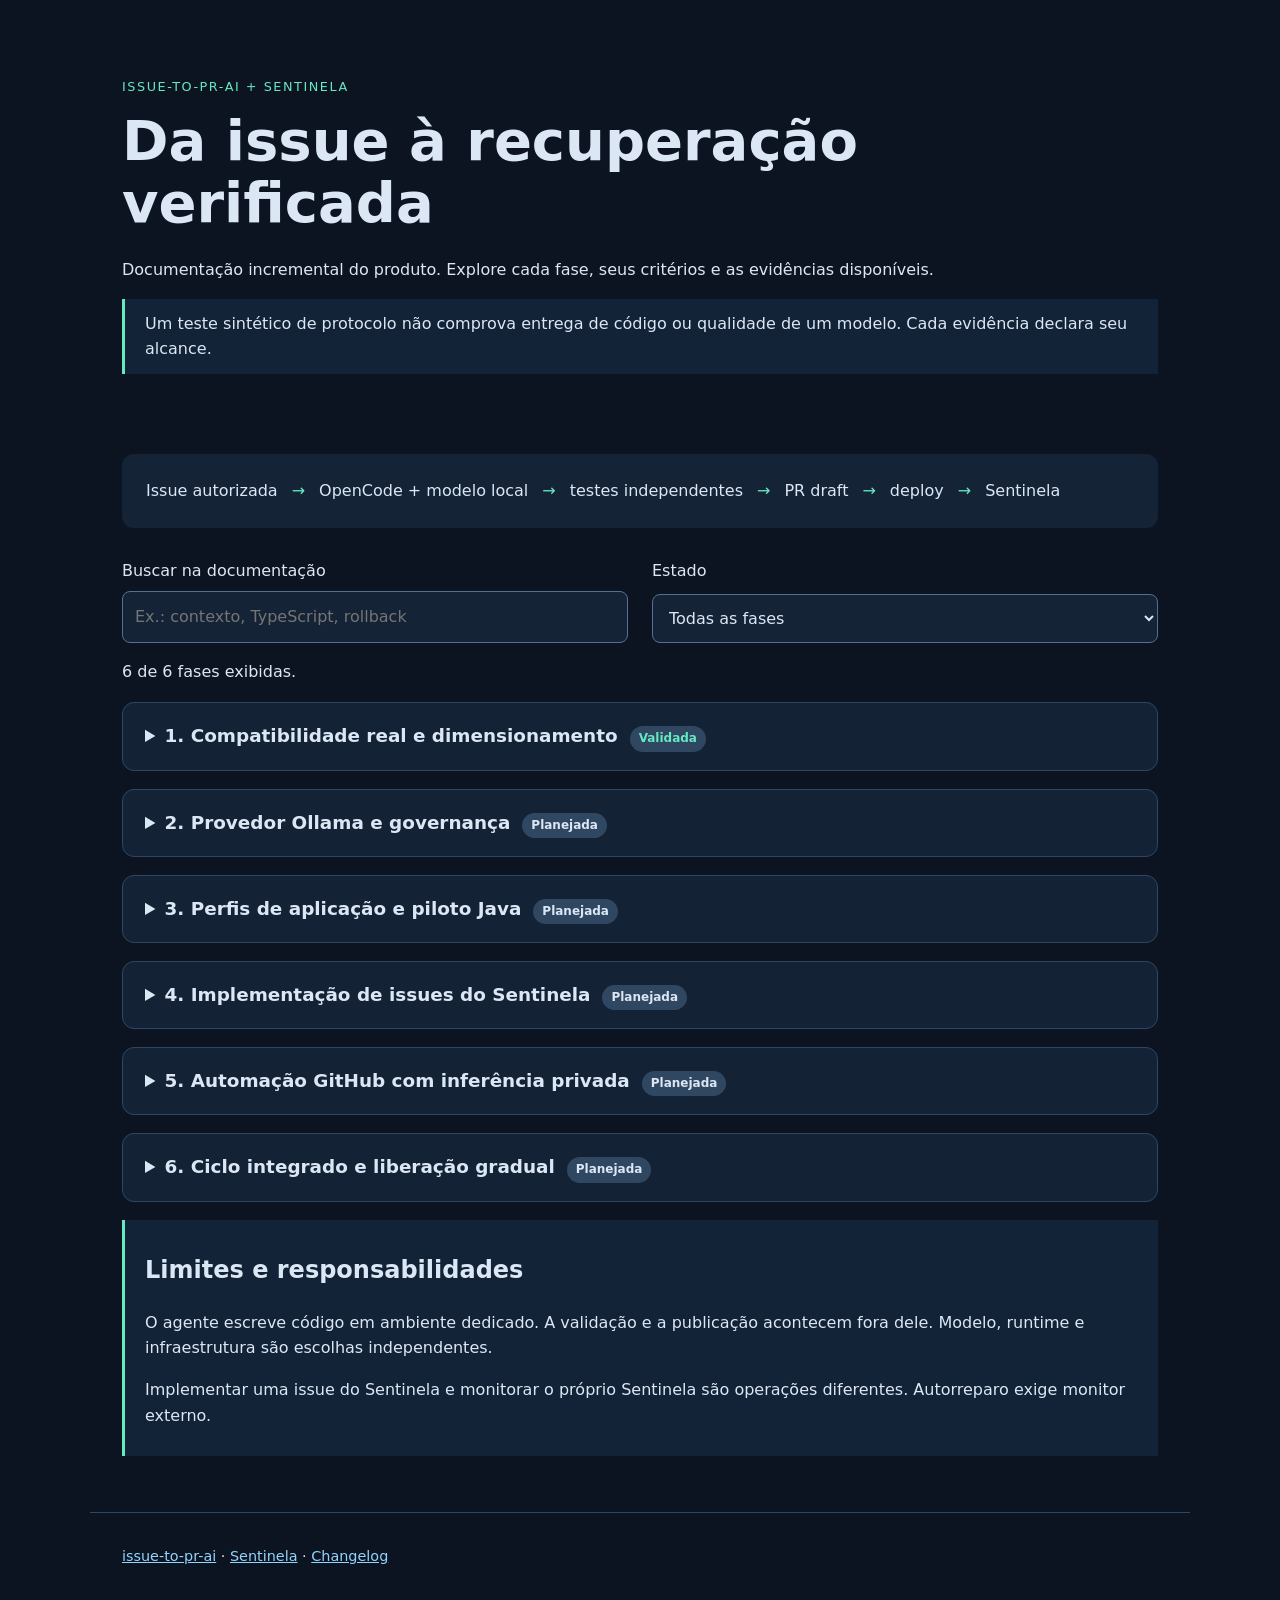
==== docs/product/index.html @ bd88db59 "Add isolated Qwen preflight and incremental product documentation" ====
<!doctype html>
<html lang="pt-BR"><head><meta charset="utf-8"><meta name="viewport" content="width=device-width,initial-scale=1">
<title>Entrega com IA local e recuperação verificada</title><link rel="stylesheet" href="product.css">
<script src="phases.js" defer></script><script src="product.js" defer></script></head>
<body><header><p class="eyebrow">issue-to-pr-ai + Sentinela</p><h1>Da issue à recuperação verificada</h1>
<p>Documentação incremental do produto. Explore cada fase, seus critérios e as evidências disponíveis.</p>
<p class="notice">Um teste sintético de protocolo não comprova entrega de código ou qualidade de um modelo. Cada evidência declara seu alcance.</p></header>
<main><section aria-label="Fluxo do produto"><div class="flow">Issue autorizada <span>→</span> OpenCode + modelo local <span>→</span> testes independentes <span>→</span> PR draft <span>→</span> deploy <span>→</span> Sentinela</div></section>
<section class="controls"><label>Buscar na documentação <input id="search" type="search" placeholder="Ex.: contexto, TypeScript, rollback"></label>
<label>Estado <select id="status"><option value="all">Todas as fases</option><option value="planned">Planejadas</option><option value="validating">Em validação</option><option value="passed">Validadas</option><option value="blocked">Bloqueadas</option></select></label></section>
<p id="count" role="status" aria-live="polite"></p><div id="phases"></div>
<section class="boundary"><h2>Limites e responsabilidades</h2><p>O agente escreve código em ambiente dedicado. A validação e a publicação acontecem fora dele. Modelo, runtime e infraestrutura são escolhas independentes.</p>
<p>Implementar uma issue do Sentinela e monitorar o próprio Sentinela são operações diferentes. Autorreparo exige monitor externo.</p></section></main>
<footer><a href="https://github.com/lucasnscr/issue-to-pr-ai">issue-to-pr-ai</a> · <a href="https://github.com/lucasnscr/sentinela">Sentinela</a> · <a href="../changelogs/ollama-integration.md">Changelog</a></footer></body></html>
---- docs/product/product.css ----
:root{font-family:system-ui,sans-serif;color:#dce7f5;background:#0c1421;color-scheme:dark;line-height:1.6}*{box-sizing:border-box}body{margin:0}header,main,footer{max-width:1100px;margin:auto;padding:32px}header{padding-top:64px}h1{font-size:clamp(2rem,5vw,3.5rem);line-height:1.1;max-width:800px;margin:12px 0 24px}.eyebrow{color:#67e8c1;letter-spacing:.12em;text-transform:uppercase;font-size:.8rem}.notice,.boundary{border-left:3px solid #67e8c1;padding:12px 20px;background:#122237}.flow{display:flex;flex-wrap:wrap;gap:14px;padding:24px;background:#152337;border-radius:12px}.flow span{color:#67e8c1}.controls{display:flex;flex-wrap:wrap;gap:24px;margin-top:30px}label{display:grid;gap:8px;flex:1}input,select{font:inherit;padding:12px;background:#152337;color:inherit;border:1px solid #58708f;border-radius:8px}details{background:#142235;margin:18px 0;border:1px solid #304762;border-radius:12px;padding:18px 22px}summary{cursor:pointer;font-size:1.15rem;font-weight:650}summary .badge{display:inline-block;margin-left:12px;font-size:.75rem;padding:3px 9px;border-radius:30px;background:#304762}.passed{color:#67e8c1}.blocked{color:#ffb4a4}.validating{color:#f7d47b}.content{padding-top:12px}h3{font-size:1rem;color:#9eb5d0;margin-bottom:6px}a{color:#91d5ff}a:focus-visible,input:focus-visible,select:focus-visible,summary:focus-visible{outline:3px solid #67e8c1;outline-offset:4px}code{overflow-wrap:anywhere}footer{border-top:1px solid #304762;margin-top:24px;font-size:.9rem}.empty{padding:32px;border:1px dashed #58708f}@media(max-width:600px){header,main,footer{padding:22px}summary .badge{margin-left:0;display:table;margin-top:8px}}
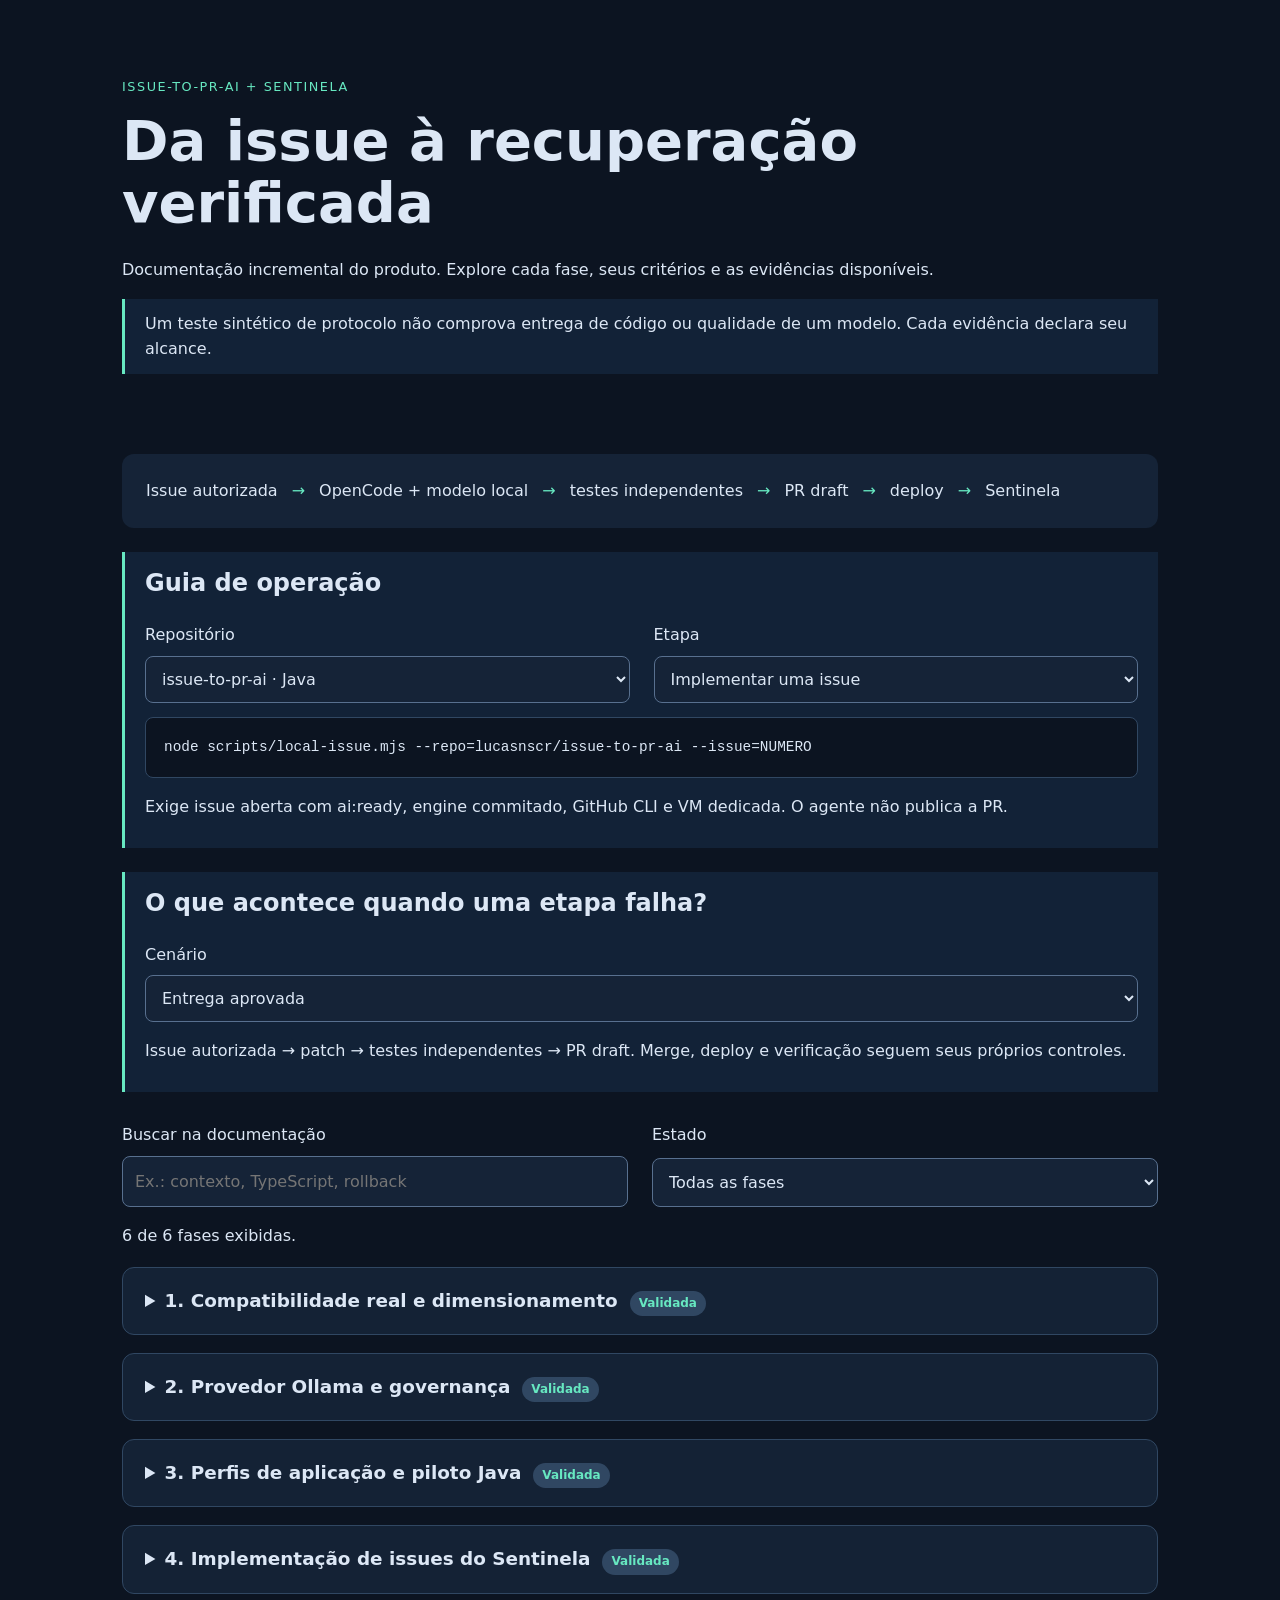
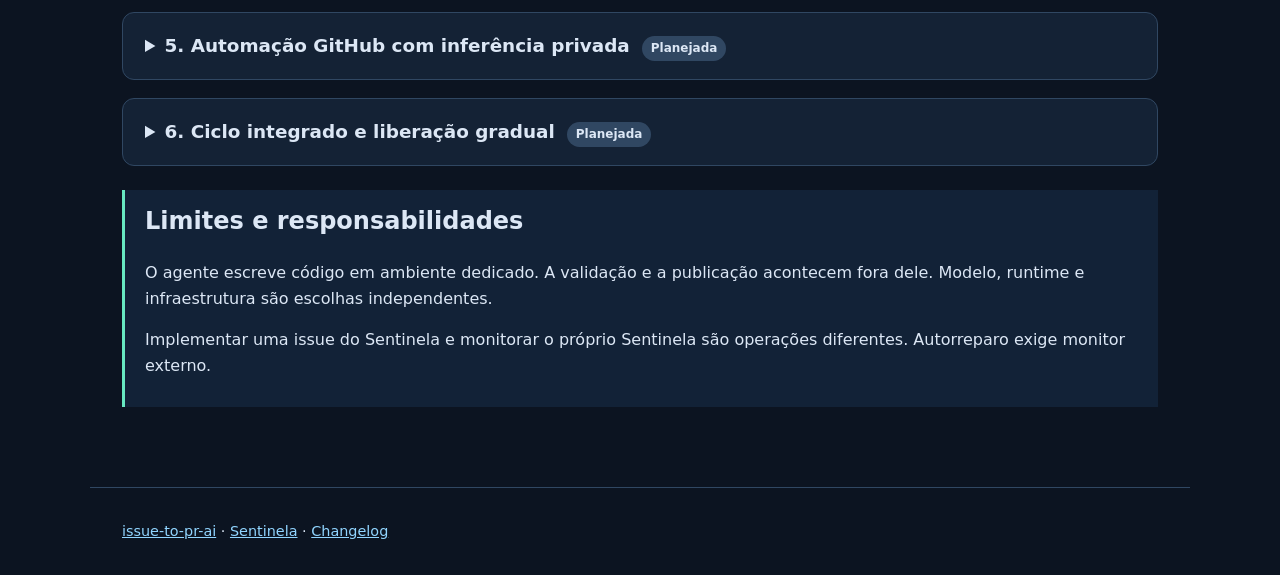
==== commit cd23e346: "Verify independent timeout acceptance and document both real Qwen pilots" ====
--- a/docs/product/index.html
+++ b/docs/product/index.html
@@ -6,6 +6,8 @@
 <p>Documentação incremental do produto. Explore cada fase, seus critérios e as evidências disponíveis.</p>
 <p class="notice">Um teste sintético de protocolo não comprova entrega de código ou qualidade de um modelo. Cada evidência declara seu alcance.</p></header>
 <main><section aria-label="Fluxo do produto"><div class="flow">Issue autorizada <span>→</span> OpenCode + modelo local <span>→</span> testes independentes <span>→</span> PR draft <span>→</span> deploy <span>→</span> Sentinela</div></section>
+<section class="boundary"><h2>Guia de operação</h2><div class="controls"><label>Repositório <select id="project"><option value="catalog">issue-to-pr-ai · Java</option><option value="sentinela">Sentinela · TypeScript</option></select></label><label>Etapa <select id="operation"><option value="implement">Implementar uma issue</option><option value="validate">Validar uma alteração</option><option value="diagnose">Diagnóstico operacional</option></select></label></div><pre id="commands" aria-live="polite"></pre><p id="operation-note"></p></section>
+<section class="boundary"><h2>O que acontece quando uma etapa falha?</h2><label>Cenário <select id="scenario"><option value="success">Entrega aprovada</option><option value="model">Modelo ou telemetria indisponível</option><option value="ci">Código não passa nos testes</option><option value="recovery">Deploy sem recuperação</option><option value="rollback">Rollback ainda degradado</option></select></label><p id="scenario-result" role="status"></p></section>
 <section class="controls"><label>Buscar na documentação <input id="search" type="search" placeholder="Ex.: contexto, TypeScript, rollback"></label>
 <label>Estado <select id="status"><option value="all">Todas as fases</option><option value="planned">Planejadas</option><option value="validating">Em validação</option><option value="passed">Validadas</option><option value="blocked">Bloqueadas</option></select></label></section>
 <p id="count" role="status" aria-live="polite"></p><div id="phases"></div>
--- a/docs/product/product.css
+++ b/docs/product/product.css
@@ -1 +1,2 @@
 :root{font-family:system-ui,sans-serif;color:#dce7f5;background:#0c1421;color-scheme:dark;line-height:1.6}*{box-sizing:border-box}body{margin:0}header,main,footer{max-width:1100px;margin:auto;padding:32px}header{padding-top:64px}h1{font-size:clamp(2rem,5vw,3.5rem);line-height:1.1;max-width:800px;margin:12px 0 24px}.eyebrow{color:#67e8c1;letter-spacing:.12em;text-transform:uppercase;font-size:.8rem}.notice,.boundary{border-left:3px solid #67e8c1;padding:12px 20px;background:#122237}.flow{display:flex;flex-wrap:wrap;gap:14px;padding:24px;background:#152337;border-radius:12px}.flow span{color:#67e8c1}.controls{display:flex;flex-wrap:wrap;gap:24px;margin-top:30px}label{display:grid;gap:8px;flex:1}input,select{font:inherit;padding:12px;background:#152337;color:inherit;border:1px solid #58708f;border-radius:8px}details{background:#142235;margin:18px 0;border:1px solid #304762;border-radius:12px;padding:18px 22px}summary{cursor:pointer;font-size:1.15rem;font-weight:650}summary .badge{display:inline-block;margin-left:12px;font-size:.75rem;padding:3px 9px;border-radius:30px;background:#304762}.passed{color:#67e8c1}.blocked{color:#ffb4a4}.validating{color:#f7d47b}.content{padding-top:12px}h3{font-size:1rem;color:#9eb5d0;margin-bottom:6px}a{color:#91d5ff}a:focus-visible,input:focus-visible,select:focus-visible,summary:focus-visible{outline:3px solid #67e8c1;outline-offset:4px}code{overflow-wrap:anywhere}footer{border-top:1px solid #304762;margin-top:24px;font-size:.9rem}.empty{padding:32px;border:1px dashed #58708f}@media(max-width:600px){header,main,footer{padding:22px}summary .badge{margin-left:0;display:table;margin-top:8px}}
+pre{white-space:pre-wrap;overflow-wrap:anywhere;padding:18px;background:#0c1421;border:1px solid #304762;border-radius:8px;font-size:.9rem}.boundary{margin:24px 0}.boundary h2{margin-top:0}.boundary .controls{margin-top:12px}
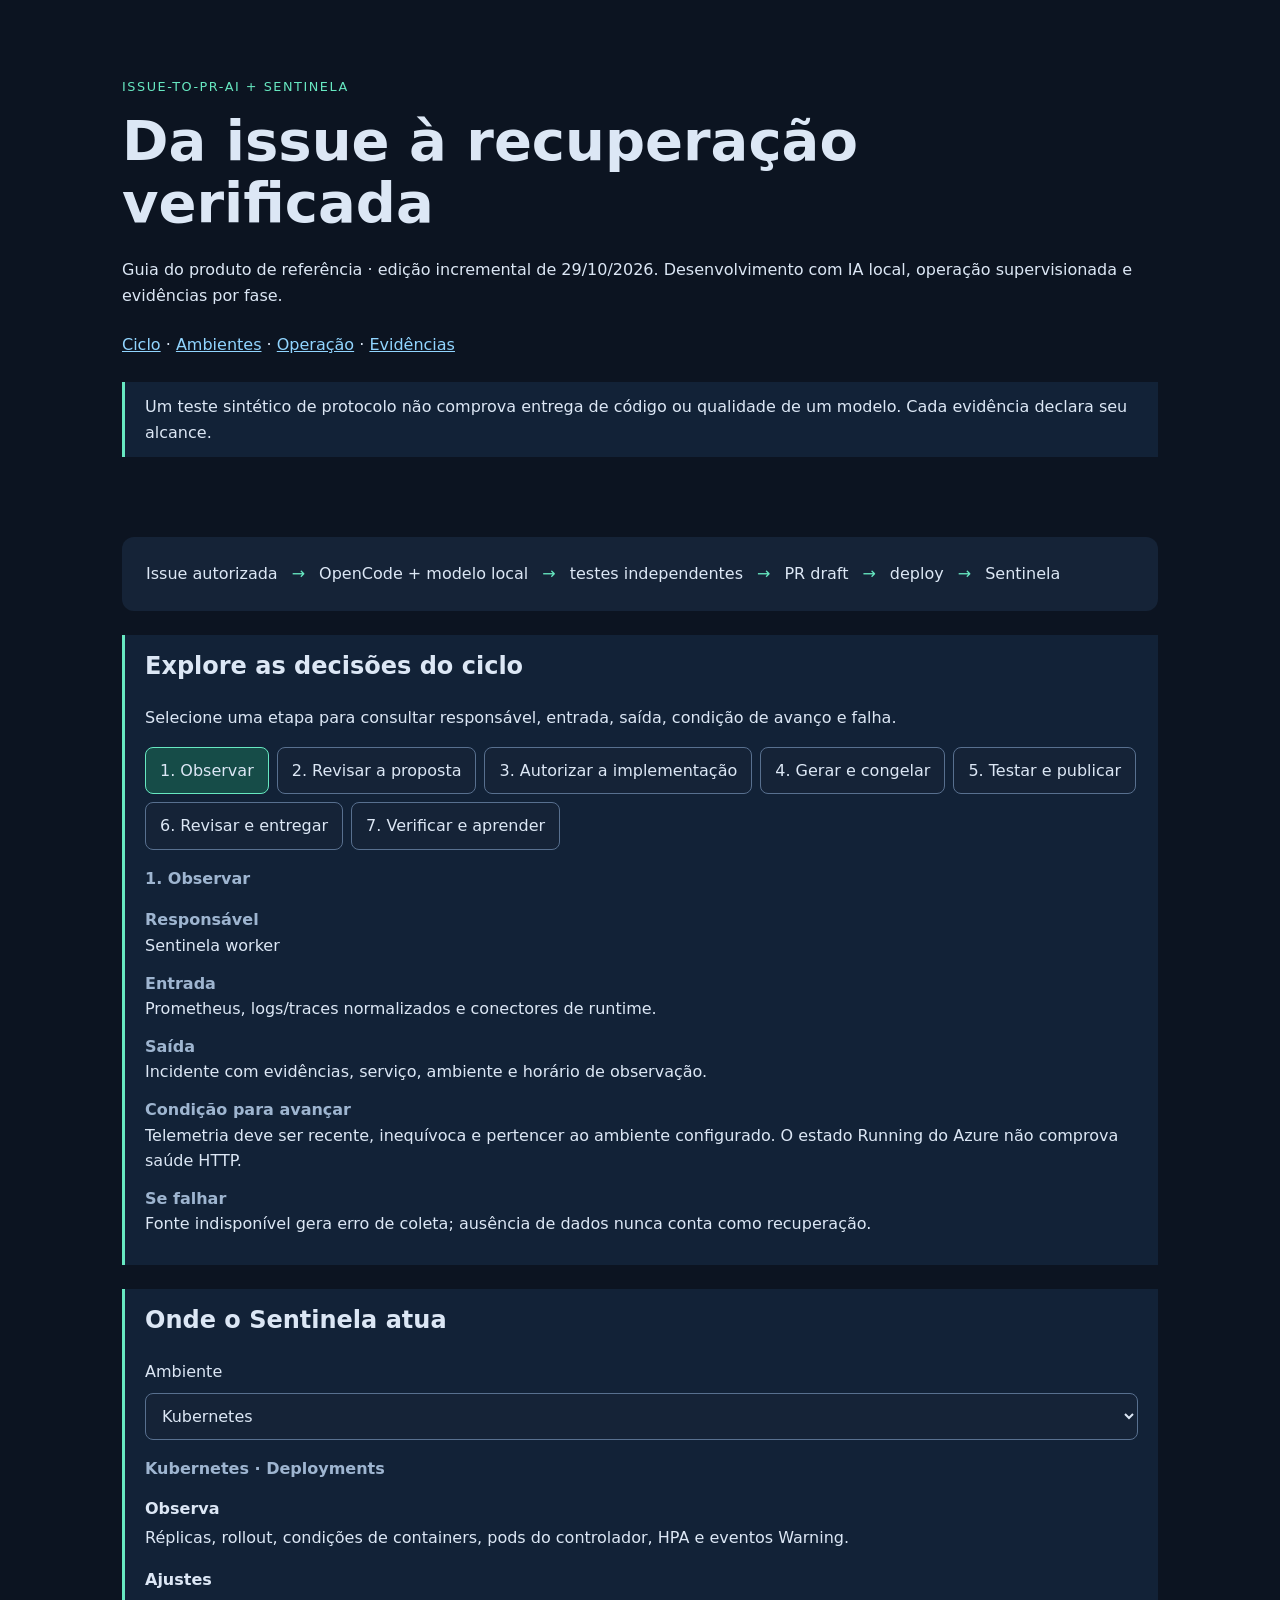
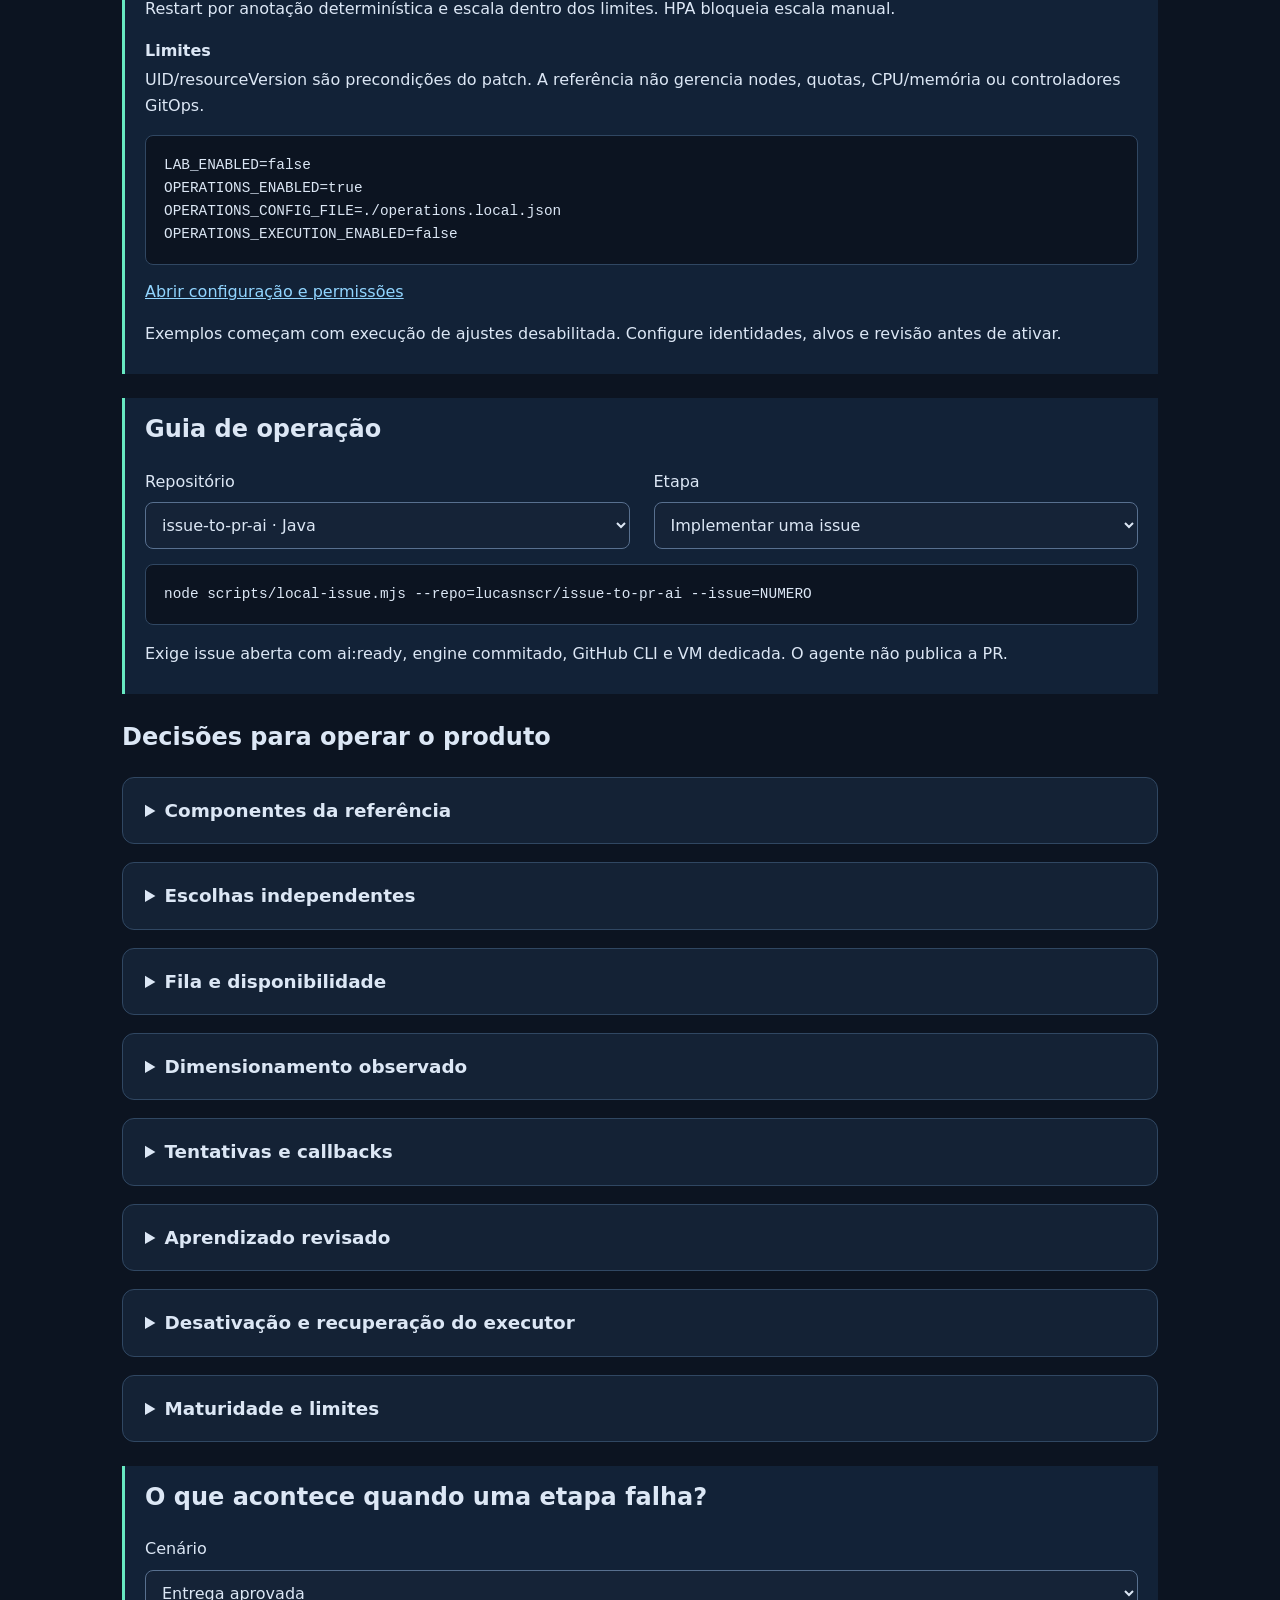
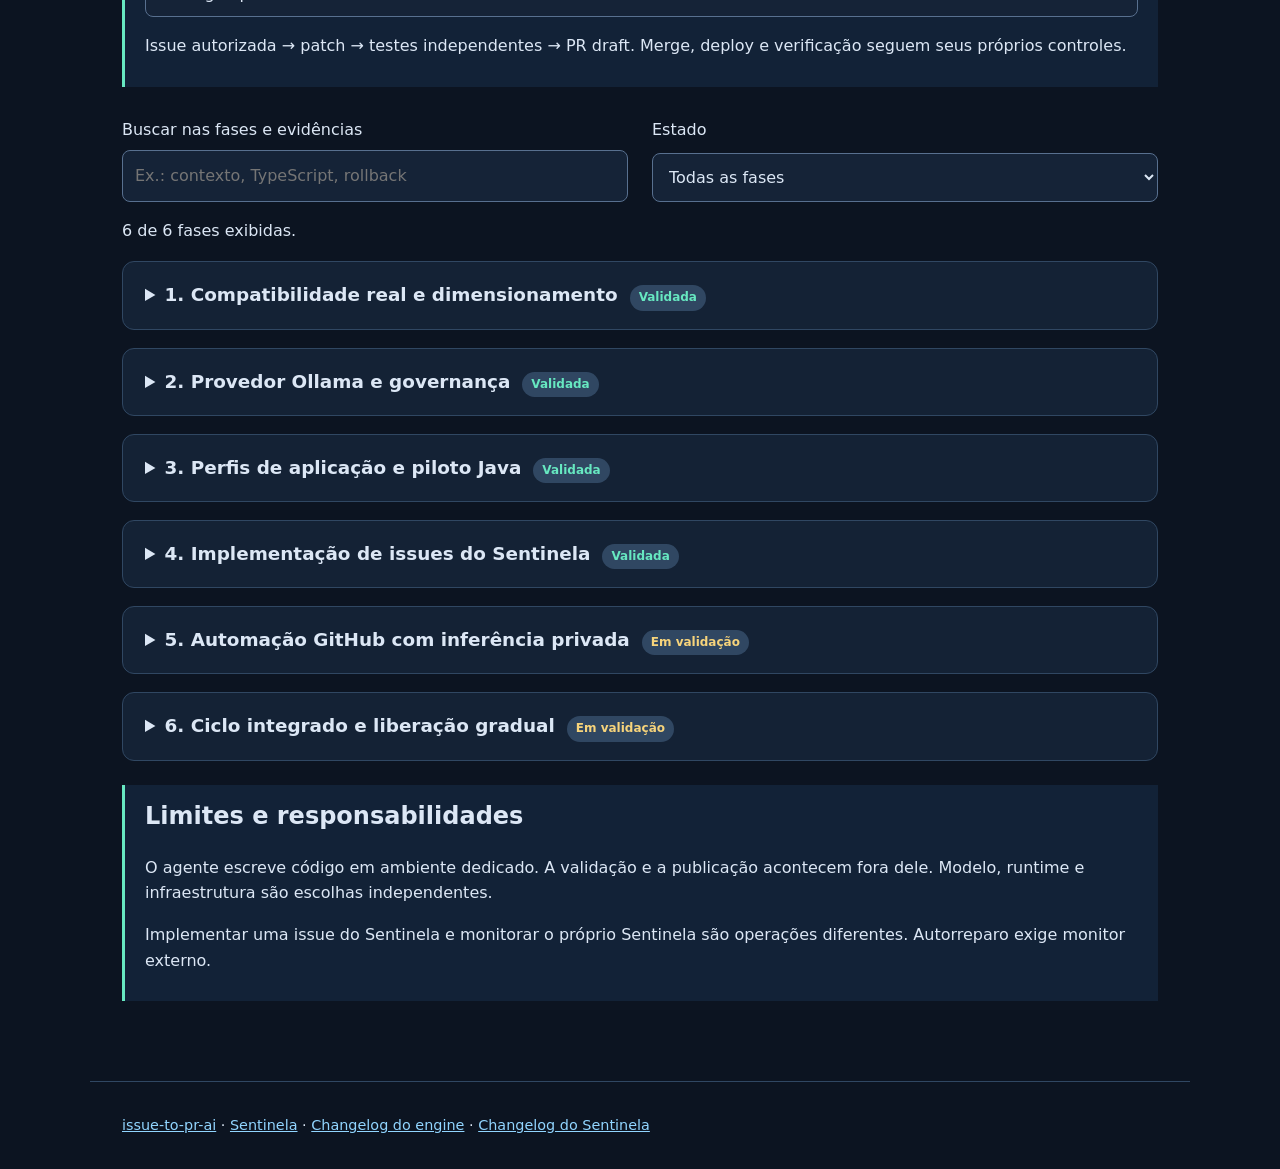
==== commit c12c9444: "docs: consolidate interactive product lifecycle and regression evidence" ====
--- a/docs/product/index.html
+++ b/docs/product/index.html
@@ -1,16 +1,21 @@
 <!doctype html>
 <html lang="pt-BR"><head><meta charset="utf-8"><meta name="viewport" content="width=device-width,initial-scale=1">
 <title>Entrega com IA local e recuperação verificada</title><link rel="stylesheet" href="product.css">
-<script src="phases.js" defer></script><script src="product.js" defer></script></head>
+<script src="phases.js" defer></script><script src="product.js" defer></script><script src="guide.js" defer></script><script src="guide-ui.js" defer></script></head>
 <body><header><p class="eyebrow">issue-to-pr-ai + Sentinela</p><h1>Da issue à recuperação verificada</h1>
-<p>Documentação incremental do produto. Explore cada fase, seus critérios e as evidências disponíveis.</p>
+<p>Guia do produto de referência · edição incremental de 29/10/2026. Desenvolvimento com IA local, operação supervisionada e evidências por fase.</p>
+<nav aria-label="Seções"><a href="#architecture">Ciclo</a> · <a href="#runtimes">Ambientes</a> · <a href="#operator">Operação</a> · <a href="#evidence">Evidências</a></nav>
 <p class="notice">Um teste sintético de protocolo não comprova entrega de código ou qualidade de um modelo. Cada evidência declara seu alcance.</p></header>
 <main><section aria-label="Fluxo do produto"><div class="flow">Issue autorizada <span>→</span> OpenCode + modelo local <span>→</span> testes independentes <span>→</span> PR draft <span>→</span> deploy <span>→</span> Sentinela</div></section>
-<section class="boundary"><h2>Guia de operação</h2><div class="controls"><label>Repositório <select id="project"><option value="catalog">issue-to-pr-ai · Java</option><option value="sentinela">Sentinela · TypeScript</option></select></label><label>Etapa <select id="operation"><option value="implement">Implementar uma issue</option><option value="validate">Validar uma alteração</option><option value="diagnose">Diagnóstico operacional</option></select></label></div><pre id="commands" aria-live="polite"></pre><p id="operation-note"></p></section>
+<section id="architecture" class="boundary"><h2>Explore as decisões do ciclo</h2><p>Selecione uma etapa para consultar responsável, entrada, saída, condição de avanço e falha.</p><div id="lifecycle-steps" class="steps" aria-label="Etapas do ciclo"></div><div id="lifecycle-detail" aria-live="polite"></div></section>
+<section id="runtimes" class="boundary"><h2>Onde o Sentinela atua</h2><label>Ambiente <select id="runtime"><option value="kubernetes">Kubernetes</option><option value="azure">Azure Functions</option><option value="http">HTTP e telemetria</option></select></label><div id="runtime-detail" aria-live="polite"></div><p>Exemplos começam com execução de ajustes desabilitada. Configure identidades, alvos e revisão antes de ativar.</p></section>
+<section id="operator" class="boundary"><h2>Guia de operação</h2><div class="controls"><label>Repositório <select id="project"><option value="catalog">issue-to-pr-ai · Java</option><option value="sentinela">Sentinela · TypeScript</option></select></label><label>Etapa <select id="operation"><option value="implement">Implementar uma issue</option><option value="github">Implementar pelo GitHub</option><option value="validate">Validar uma alteração</option><option value="diagnose">Diagnóstico operacional</option></select></label></div><pre id="commands" aria-live="polite"></pre><p id="operation-note"></p></section>
+<section aria-label="Capacidades e limites"><h2>Decisões para operar o produto</h2><div id="chapters"></div></section>
 <section class="boundary"><h2>O que acontece quando uma etapa falha?</h2><label>Cenário <select id="scenario"><option value="success">Entrega aprovada</option><option value="model">Modelo ou telemetria indisponível</option><option value="ci">Código não passa nos testes</option><option value="recovery">Deploy sem recuperação</option><option value="rollback">Rollback ainda degradado</option></select></label><p id="scenario-result" role="status"></p></section>
-<section class="controls"><label>Buscar na documentação <input id="search" type="search" placeholder="Ex.: contexto, TypeScript, rollback"></label>
+<section id="evidence" class="controls"><label>Buscar nas fases e evidências <input id="search" type="search" placeholder="Ex.: contexto, TypeScript, rollback"></label>
 <label>Estado <select id="status"><option value="all">Todas as fases</option><option value="planned">Planejadas</option><option value="validating">Em validação</option><option value="passed">Validadas</option><option value="blocked">Bloqueadas</option></select></label></section>
 <p id="count" role="status" aria-live="polite"></p><div id="phases"></div>
 <section class="boundary"><h2>Limites e responsabilidades</h2><p>O agente escreve código em ambiente dedicado. A validação e a publicação acontecem fora dele. Modelo, runtime e infraestrutura são escolhas independentes.</p>
 <p>Implementar uma issue do Sentinela e monitorar o próprio Sentinela são operações diferentes. Autorreparo exige monitor externo.</p></section></main>
-<footer><a href="https://github.com/lucasnscr/issue-to-pr-ai">issue-to-pr-ai</a> · <a href="https://github.com/lucasnscr/sentinela">Sentinela</a> · <a href="../changelogs/ollama-integration.md">Changelog</a></footer></body></html>
+<noscript>Ative JavaScript para explorar as etapas. Os runbooks e changelogs continuam disponíveis nos links abaixo.</noscript>
+<footer><a href="https://github.com/lucasnscr/issue-to-pr-ai">issue-to-pr-ai</a> · <a href="https://github.com/lucasnscr/sentinela">Sentinela</a> · <a href="https://github.com/lucasnscr/issue-to-pr-ai/blob/main/docs/changelogs/ollama-integration.md">Changelog do engine</a> · <a href="https://github.com/lucasnscr/sentinela/blob/main/docs/changelogs/ollama-integration.md">Changelog do Sentinela</a></footer></body></html>
--- a/docs/product/product.css
+++ b/docs/product/product.css
@@ -1,2 +1,4 @@
 :root{font-family:system-ui,sans-serif;color:#dce7f5;background:#0c1421;color-scheme:dark;line-height:1.6}*{box-sizing:border-box}body{margin:0}header,main,footer{max-width:1100px;margin:auto;padding:32px}header{padding-top:64px}h1{font-size:clamp(2rem,5vw,3.5rem);line-height:1.1;max-width:800px;margin:12px 0 24px}.eyebrow{color:#67e8c1;letter-spacing:.12em;text-transform:uppercase;font-size:.8rem}.notice,.boundary{border-left:3px solid #67e8c1;padding:12px 20px;background:#122237}.flow{display:flex;flex-wrap:wrap;gap:14px;padding:24px;background:#152337;border-radius:12px}.flow span{color:#67e8c1}.controls{display:flex;flex-wrap:wrap;gap:24px;margin-top:30px}label{display:grid;gap:8px;flex:1}input,select{font:inherit;padding:12px;background:#152337;color:inherit;border:1px solid #58708f;border-radius:8px}details{background:#142235;margin:18px 0;border:1px solid #304762;border-radius:12px;padding:18px 22px}summary{cursor:pointer;font-size:1.15rem;font-weight:650}summary .badge{display:inline-block;margin-left:12px;font-size:.75rem;padding:3px 9px;border-radius:30px;background:#304762}.passed{color:#67e8c1}.blocked{color:#ffb4a4}.validating{color:#f7d47b}.content{padding-top:12px}h3{font-size:1rem;color:#9eb5d0;margin-bottom:6px}a{color:#91d5ff}a:focus-visible,input:focus-visible,select:focus-visible,summary:focus-visible{outline:3px solid #67e8c1;outline-offset:4px}code{overflow-wrap:anywhere}footer{border-top:1px solid #304762;margin-top:24px;font-size:.9rem}.empty{padding:32px;border:1px dashed #58708f}@media(max-width:600px){header,main,footer{padding:22px}summary .badge{margin-left:0;display:table;margin-top:8px}}
 pre{white-space:pre-wrap;overflow-wrap:anywhere;padding:18px;background:#0c1421;border:1px solid #304762;border-radius:8px;font-size:.9rem}.boundary{margin:24px 0}.boundary h2{margin-top:0}.boundary .controls{margin-top:12px}
+.steps{display:flex;flex-wrap:wrap;gap:8px}.steps button{font:inherit;background:#152337;color:inherit;border:1px solid #58708f;border-radius:8px;padding:10px 14px;cursor:pointer}.steps button[aria-pressed=true]{background:#164c48;border-color:#67e8c1}.steps button:focus-visible{outline:3px solid #67e8c1;outline-offset:3px}dt{font-weight:650;color:#9eb5d0}dd{margin:0 0 12px}h4{margin:14px 0 4px}h4+p{margin-top:0}nav{margin:24px 0}section[id]{scroll-margin-top:24px}
+input,select{width:100%;max-width:100%;min-width:0}.controls label{flex:1 1 240px;min-width:0}
